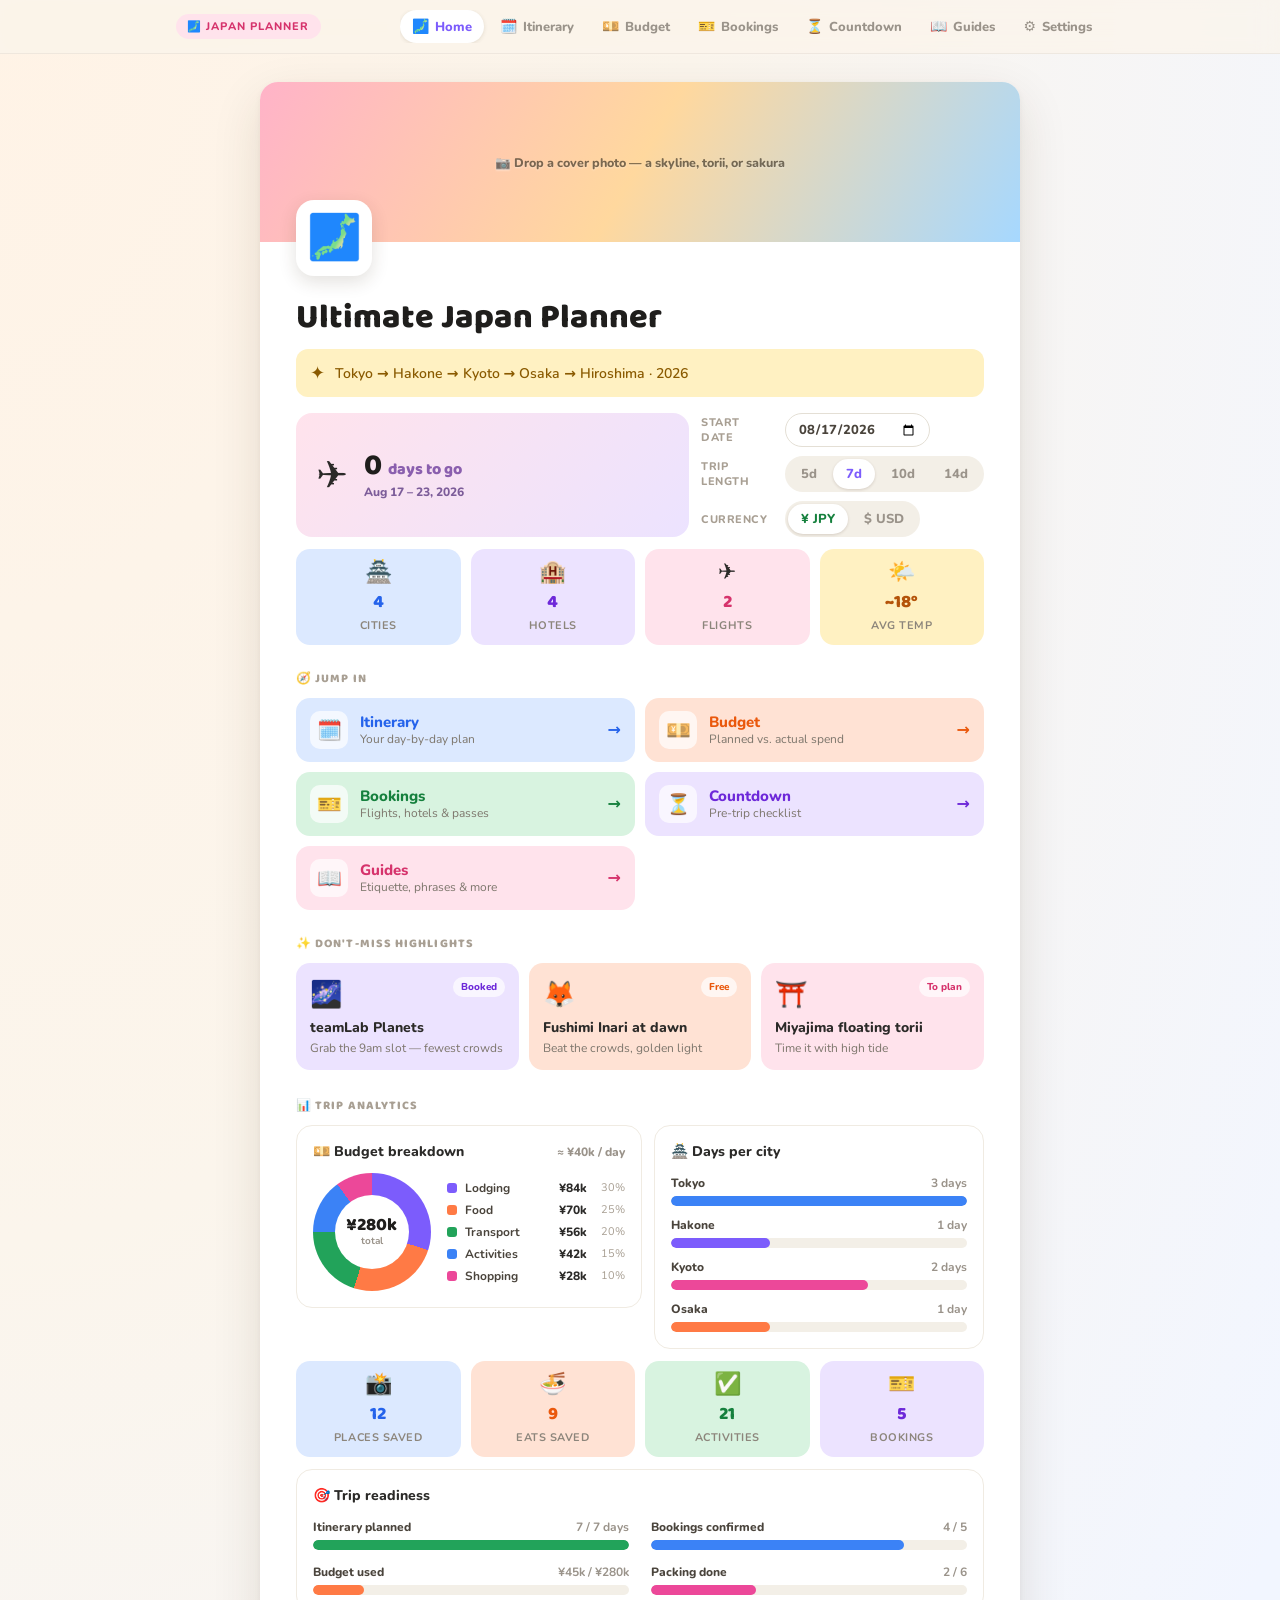
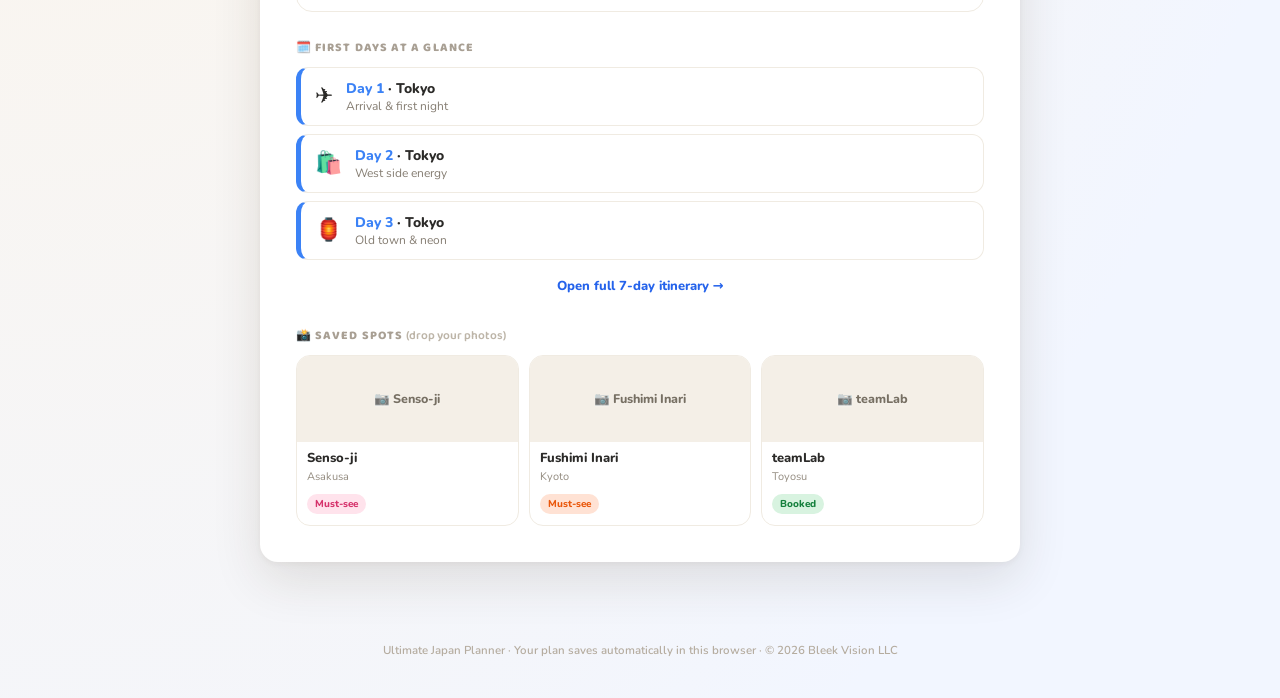
==== index.html @ 0588f125 "Ultimate Japan Planner — live demo build Static Vite build of the interactive Japan trip-planner. De" ====
<!doctype html>
<!--
  index.html
  JapanPlanner

  Created by Shabaka Malik Banks on 6/29/26.
  Copyright © 2026 Bleek Vision LLC. All rights reserved.
-->
<html lang="en">
  <head>
    <meta charset="UTF-8" />
    <meta name="viewport" content="width=device-width, initial-scale=1.0" />
    <link rel="icon" href="data:image/svg+xml,%3Csvg xmlns='http://www.w3.org/2000/svg' viewBox='0 0 100 100'%3E%3Ctext y='.9em' font-size='90'%3E%F0%9F%97%BE%3C/text%3E%3C/svg%3E" />
    <title>Ultimate Japan Planner</title>
    <meta name="description" content="A colorful, interactive Japan trip planner — live countdown, currency toggle, four curated itineraries, budget, bookings, and pre-trip checklist." />
    <link rel="preconnect" href="https://fonts.googleapis.com" />
    <link rel="preconnect" href="https://fonts.gstatic.com" crossorigin />
    <link
      href="https://fonts.googleapis.com/css2?family=Baloo+2:wght@500;600;700;800&family=Nunito:ital,wght@0,400;0,600;0,700;0,800;1,400&display=swap"
      rel="stylesheet"
    />
    <script type="module" crossorigin src="./assets/index-DM85-OVC.js"></script>
    <link rel="stylesheet" crossorigin href="./assets/index-CG7qdaMm.css">
  </head>
  <body>
    <div id="root"></div>
  </body>
</html>
---- assets/index-CG7qdaMm.css ----
*{box-sizing:border-box}html,body,#root{min-height:100%;margin:0;padding:0}body{-webkit-font-smoothing:antialiased;text-rendering:optimizelegibility;background:#fbf5ec}input,select,button,textarea{font-family:Nunito,-apple-system,system-ui,sans-serif}input:focus-visible,select:focus-visible,button:focus-visible{outline-offset:1px;outline:2px solid #7c5cfc80}::-webkit-scrollbar{width:7px;height:7px}::-webkit-scrollbar-thumb{background:#3c281429;border-radius:999px}::-webkit-scrollbar-track{background:0 0}@media (width<=560px){.nav-label{display:none}}
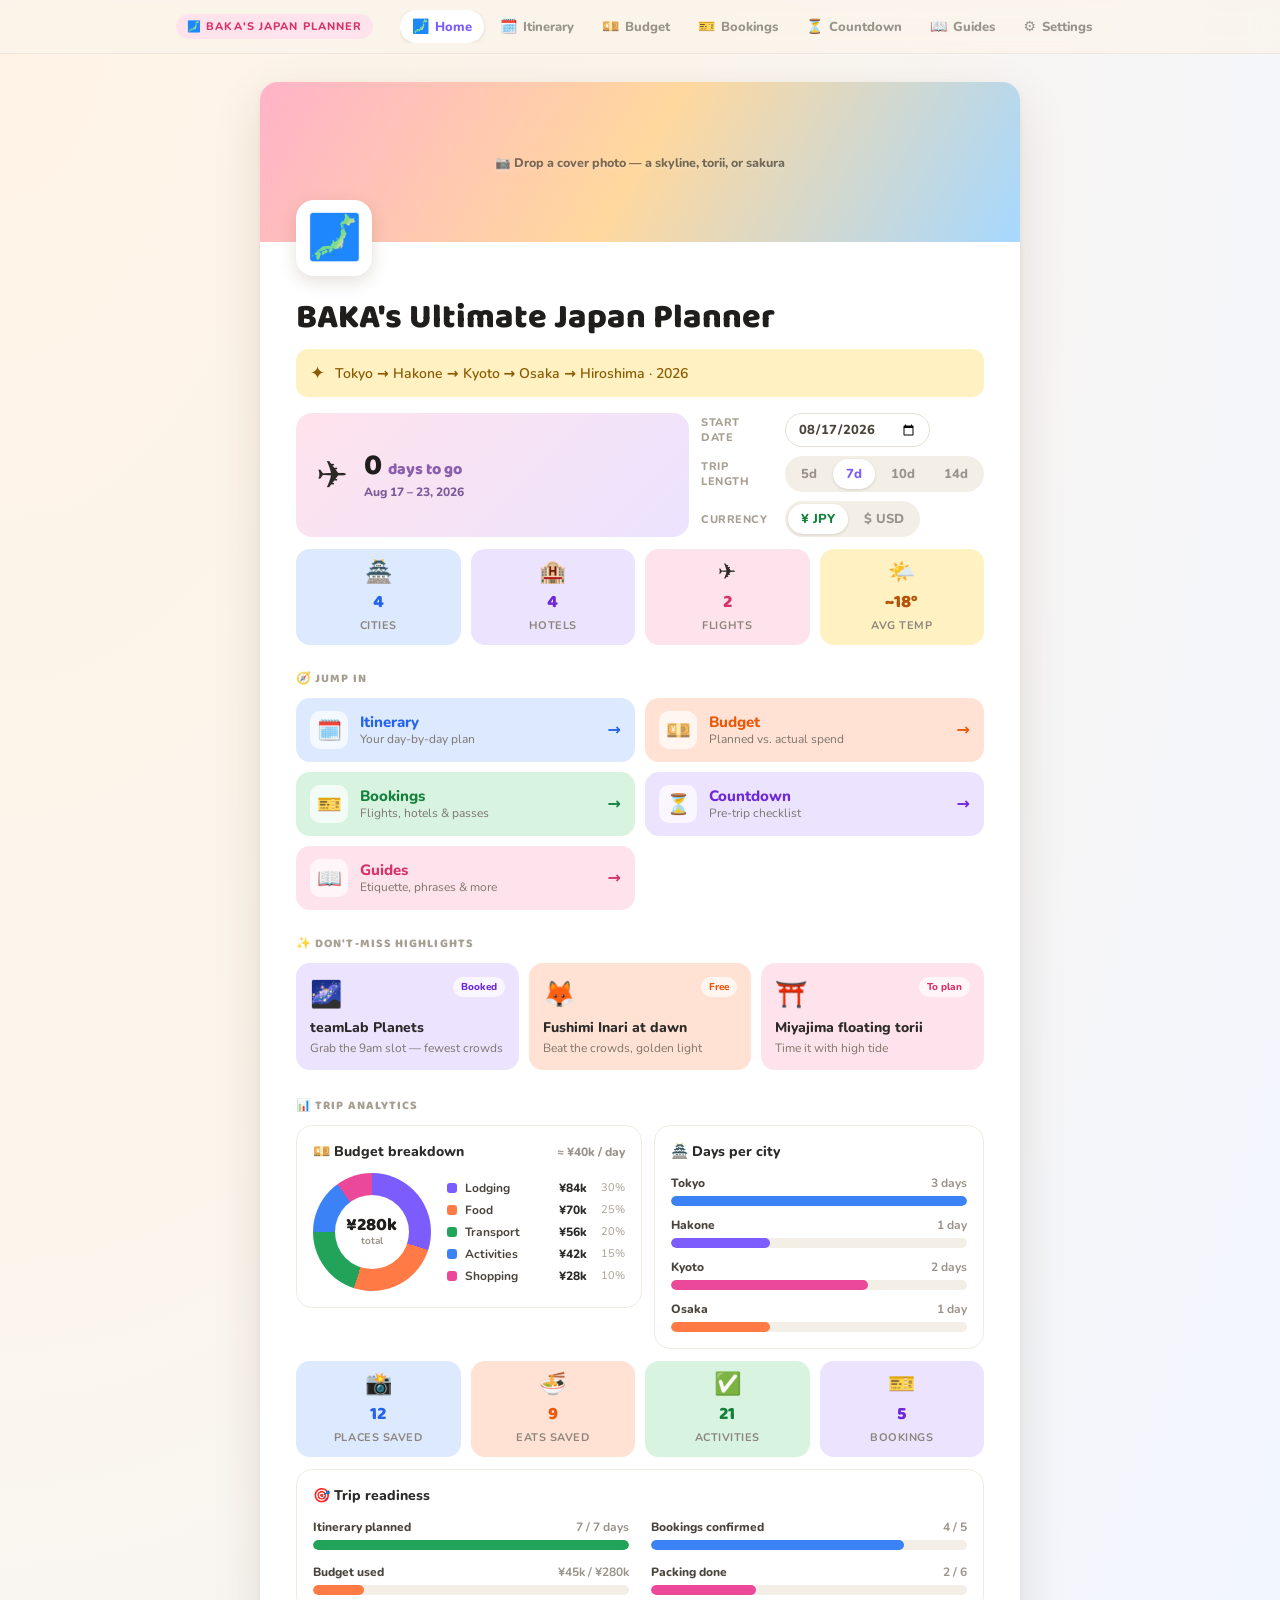
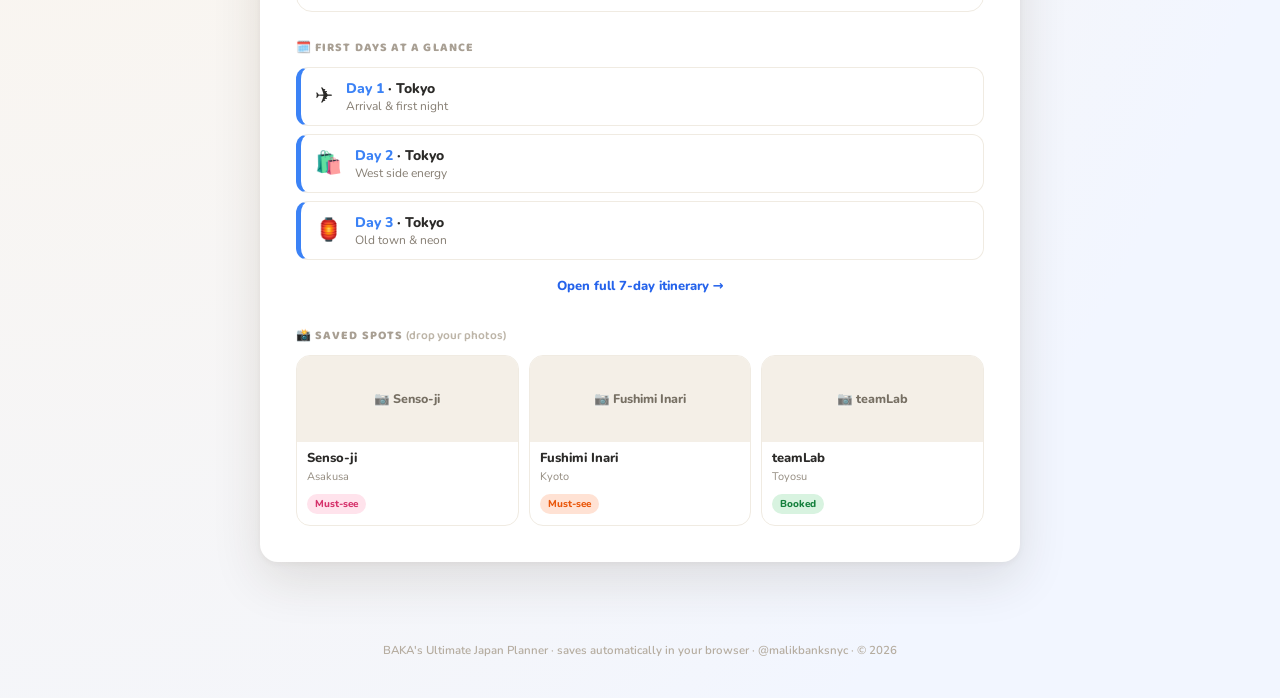
==== commit 8e114ffa: "Update demo build (Pro + Lite)" ====
--- a/index.html
+++ b/index.html
@@ -4,14 +4,14 @@
   JapanPlanner
 
   Created by Shabaka Malik Banks on 6/29/26.
-  Copyright © 2026 Bleek Vision LLC. All rights reserved.
+  Copyright © 2026 Shabaka Malik Banks · malikbanksnyc.com. All rights reserved.
 -->
 <html lang="en">
   <head>
     <meta charset="UTF-8" />
     <meta name="viewport" content="width=device-width, initial-scale=1.0" />
     <link rel="icon" href="data:image/svg+xml,%3Csvg xmlns='http://www.w3.org/2000/svg' viewBox='0 0 100 100'%3E%3Ctext y='.9em' font-size='90'%3E%F0%9F%97%BE%3C/text%3E%3C/svg%3E" />
-    <title>Ultimate Japan Planner</title>
+    <title>BAKA's Ultimate Japan Planner</title>
     <meta name="description" content="A colorful, interactive Japan trip planner — live countdown, currency toggle, four curated itineraries, budget, bookings, and pre-trip checklist." />
     <link rel="preconnect" href="https://fonts.googleapis.com" />
     <link rel="preconnect" href="https://fonts.gstatic.com" crossorigin />
@@ -19,7 +19,7 @@
       href="https://fonts.googleapis.com/css2?family=Baloo+2:wght@500;600;700;800&family=Nunito:ital,wght@0,400;0,600;0,700;0,800;1,400&display=swap"
       rel="stylesheet"
     />
-    <script type="module" crossorigin src="./assets/index-DM85-OVC.js"></script>
+    <script type="module" crossorigin src="./assets/index-D20DQ57U.js"></script>
     <link rel="stylesheet" crossorigin href="./assets/index-CG7qdaMm.css">
   </head>
   <body>
